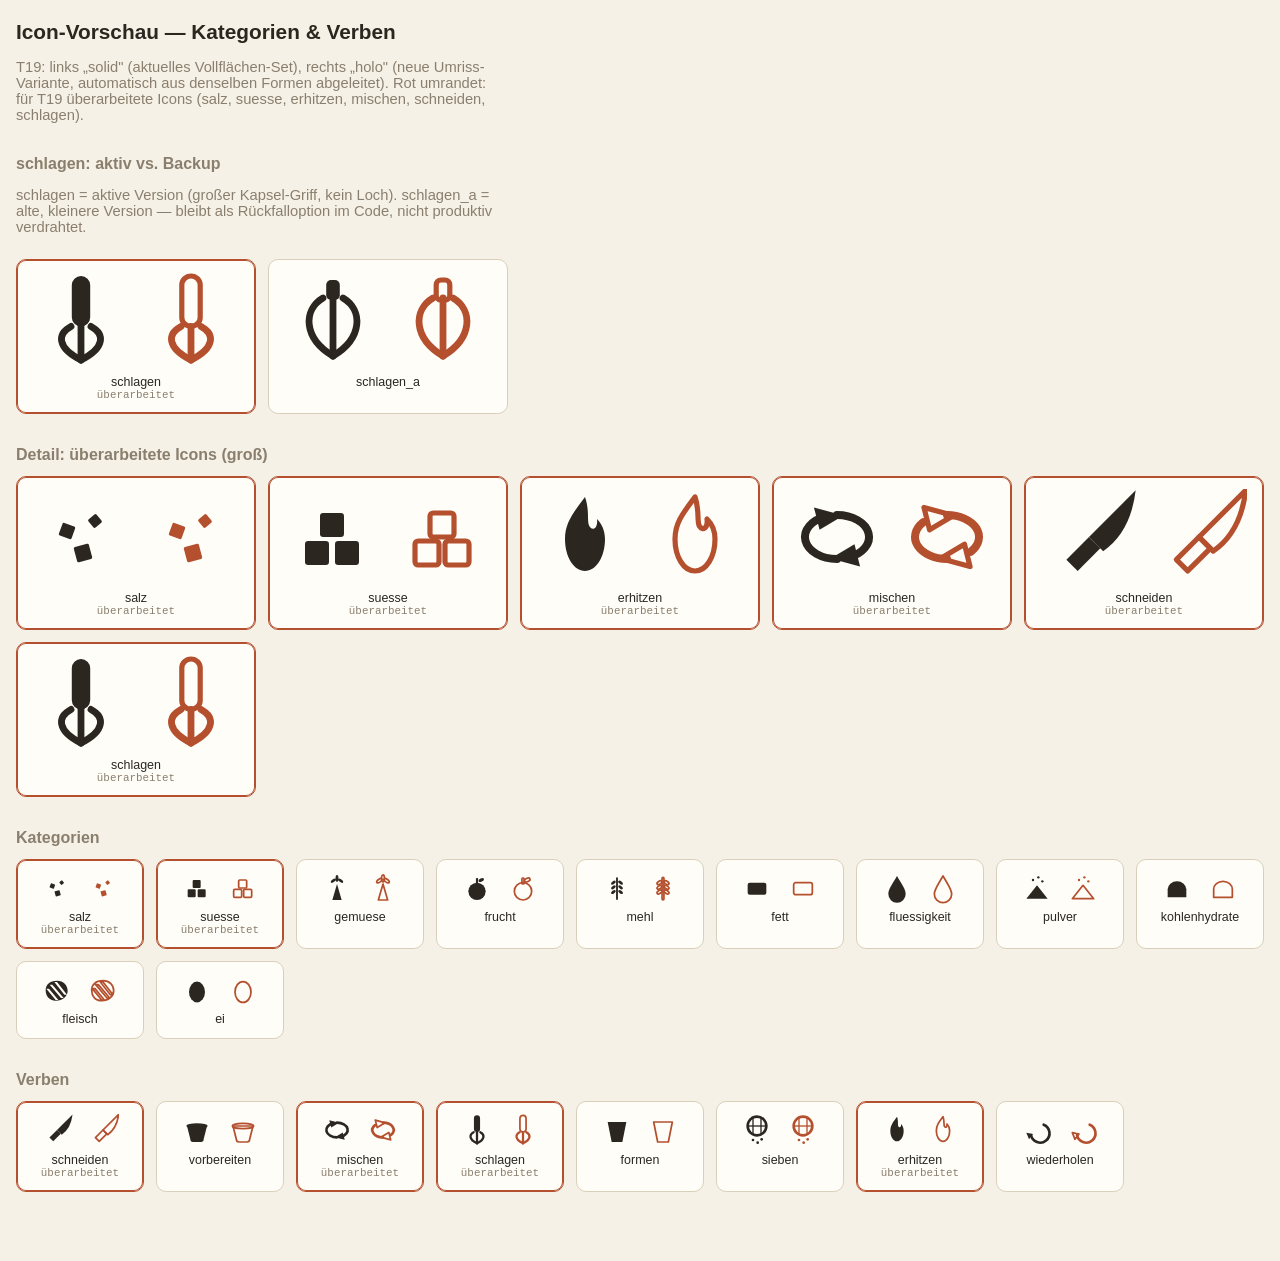
==== dev/icons-preview.html @ 21526638 "T19/T20 abgeschlossen: Icon-Set ueberarbeitet, Verb erhitzen verallgemeinert, Copyright-Check T20 (D" ====
<!doctype html>
<html lang="de">
<head>
<meta charset="utf-8">
<meta name="viewport" content="width=device-width, initial-scale=1, viewport-fit=cover">
<title>Icon-Vorschau — Kategorien &amp; Verben (solid / holo)</title>
<style>
  :root {
    --ink: #2b2620;
    --muted: #8a7f6e;
    --panel: #fffdf8;
    --paper: #f6f1e6;
    --line: #d9cfba;
  }
  * { box-sizing: border-box; }
  body {
    margin: 0; padding: 1.25rem 1rem 4rem;
    background: var(--paper); color: var(--ink);
    font-family: -apple-system, Segoe UI, Roboto, sans-serif;
  }
  h1 { font-size: 1.3rem; margin: 0 0 .25rem; }
  h2 { font-size: 1rem; margin: 2rem 0 .75rem; color: var(--muted); }
  .intro { color: var(--muted); max-width: 60ch; margin-bottom: 1.5rem; font-size: .92rem; }
  .grid { display: grid; grid-template-columns: repeat(auto-fill, minmax(120px, 1fr)); gap: .75rem; }
  #detail.grid, #optionenSchlagen.grid { grid-template-columns: repeat(auto-fill, minmax(230px, 1fr)); }
  .card {
    background: var(--panel); border: 1px solid var(--line); border-radius: 10px;
    padding: .75rem .5rem; text-align: center;
  }
  .card .row { display: flex; justify-content: center; gap: .9rem; margin-bottom: .4rem; }
  .card .icon { display: block; }
  .card .icon.holo { color: #b5502f; }
  .card .label { font-size: .78rem; color: var(--ink); }
  .card .key { font-size: .68rem; color: var(--muted); font-family: monospace; }
  .card.changed { border-color: #b5502f; box-shadow: 0 0 0 1px #b5502f inset; }
  .note { font-size: .78rem; color: var(--muted); margin-top: .35rem; }
  .server-hint {
    display: none; background: #f3e3cf; border: 1px solid #a56a2b; color: #a56a2b;
    padding: .9rem 1rem; border-radius: 10px; margin-bottom: 1.5rem; font-size: .88rem;
    max-width: 60ch;
  }
  .server-hint code { background: #00000012; padding: .1rem .3rem; border-radius: 4px; }
</style>
</head>
<body>
<h1>Icon-Vorschau — Kategorien &amp; Verben</h1>
<div class="server-hint" id="serverHint">
  <strong>Diese Seite lädt über <code>&lt;script type="module"&gt;</code> aus <code>../src/ui/icons.js</code>.</strong>
  Direktes Öffnen der Datei (<code>file://…</code>) blockiert das per Browser-Sicherheitsregel — kein
  Fehler in dieser Seite. Bitte stattdessen im Projektordner <code>npx serve</code> starten und
  <code>http://localhost:&lt;port&gt;/dev/icons-preview.html</code> öffnen.
</div>
<p class="intro">
  T19: links „solid" (aktuelles Vollflächen-Set), rechts „holo" (neue Umriss-Variante,
  automatisch aus denselben Formen abgeleitet). Rot umrandet: für T19 überarbeitete Icons
  (salz, suesse, erhitzen, mischen, schneiden, schlagen).
</p>

<h2>schlagen: aktiv vs. Backup</h2>
<p class="intro">
  schlagen = aktive Version (großer Kapsel-Griff, kein Loch). schlagen_a = alte, kleinere
  Version — bleibt als Rückfalloption im Code, nicht produktiv verdrahtet.
</p>
<div class="grid" id="optionenSchlagen"></div>

<h2>Detail: überarbeitete Icons (groß)</h2>
<div class="grid" id="detail"></div>

<h2>Kategorien</h2>
<div class="grid" id="kategorien"></div>

<h2>Verben</h2>
<div class="grid" id="verben"></div>

<script>
  // Bewusst kein <script type="module"> mit statischem import: das würde unter
  // file:// (Datei per Doppelklick geöffnet) ohne sichtbaren Fehler leer bleiben.
  // Dynamisches import() liefert dagegen ein Promise, dessen Ablehnung wir abfangen
  // und dem Nutzer als Hinweis anzeigen können.
  import('../src/ui/icons.js')
    .then(({ ICONS, iconHtml }) => renderPage(ICONS, iconHtml))
    .catch(() => { document.getElementById('serverHint').style.display = 'block'; });

  function renderPage(ICONS, iconHtml) {
    const KATEGORIEN = ['salz', 'suesse', 'gemuese', 'frucht', 'mehl', 'fett', 'fluessigkeit', 'pulver', 'kohlenhydrate', 'fleisch', 'ei'];
    const VERBEN = ['schneiden', 'vorbereiten', 'mischen', 'schlagen', 'formen', 'sieben', 'erhitzen', 'wiederholen'];
    const CHANGED = new Set(['salz', 'suesse', 'erhitzen', 'mischen', 'schneiden', 'schlagen']);

    function card(key, size = 32) {
      const el = document.createElement('div');
      el.className = 'card' + (CHANGED.has(key) ? ' changed' : '');
      el.innerHTML = `
        <div class="row">
          ${iconHtml(key, size, key)}
          <span class="icon holo">${iconHtml(key, size, key, 'holo')}</span>
        </div>
        <div class="label">${key}</div>
        <div class="key">${CHANGED.has(key) ? 'überarbeitet' : ''}</div>
      `;
      return el;
    }

    const osRoot = document.getElementById('optionenSchlagen');
    for (const k of ['schlagen', 'schlagen_a']) if (ICONS[k]) osRoot.append(card(k, 96));

    const dRoot = document.getElementById('detail');
    for (const k of CHANGED) if (ICONS[k]) dRoot.append(card(k, 96));

    const kRoot = document.getElementById('kategorien');
    for (const k of KATEGORIEN) if (ICONS[k]) kRoot.append(card(k));

    const vRoot = document.getElementById('verben');
    for (const k of VERBEN) if (ICONS[k]) vRoot.append(card(k));
  }
</script>
</body>
</html>
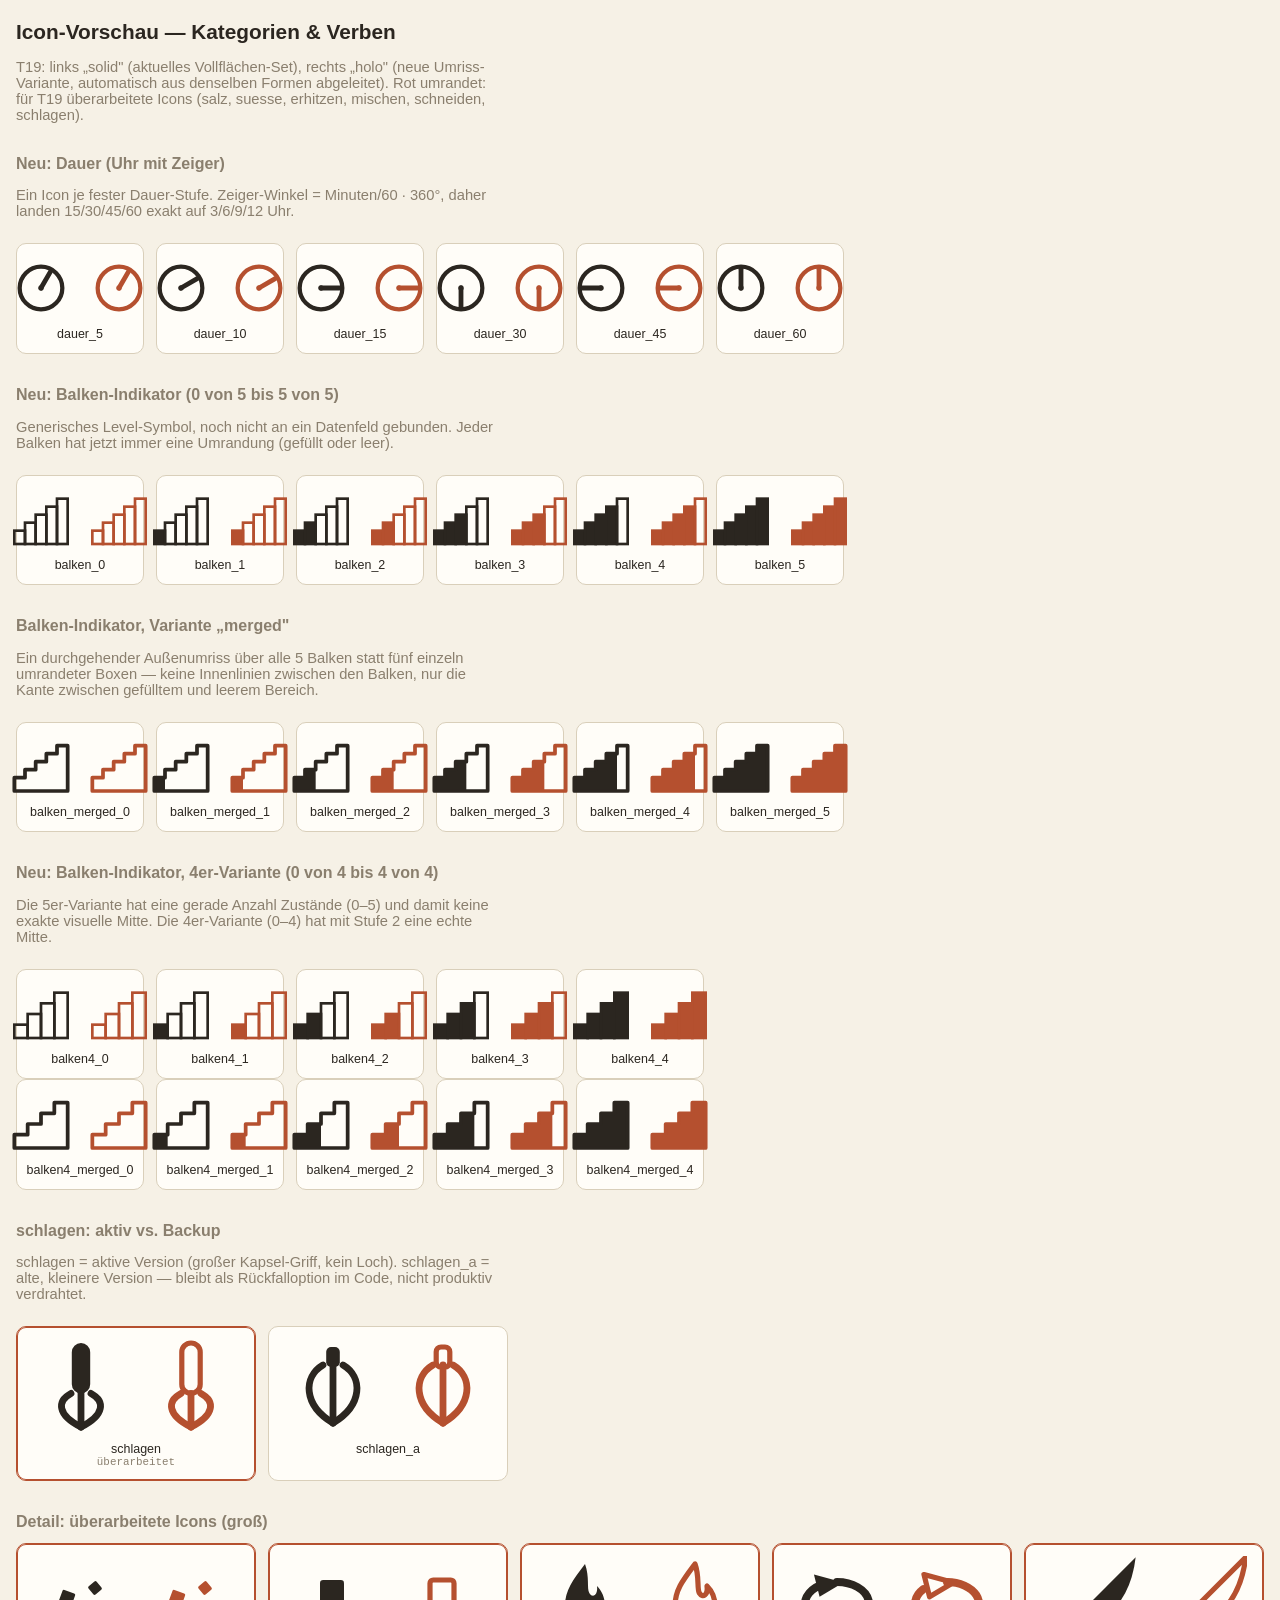
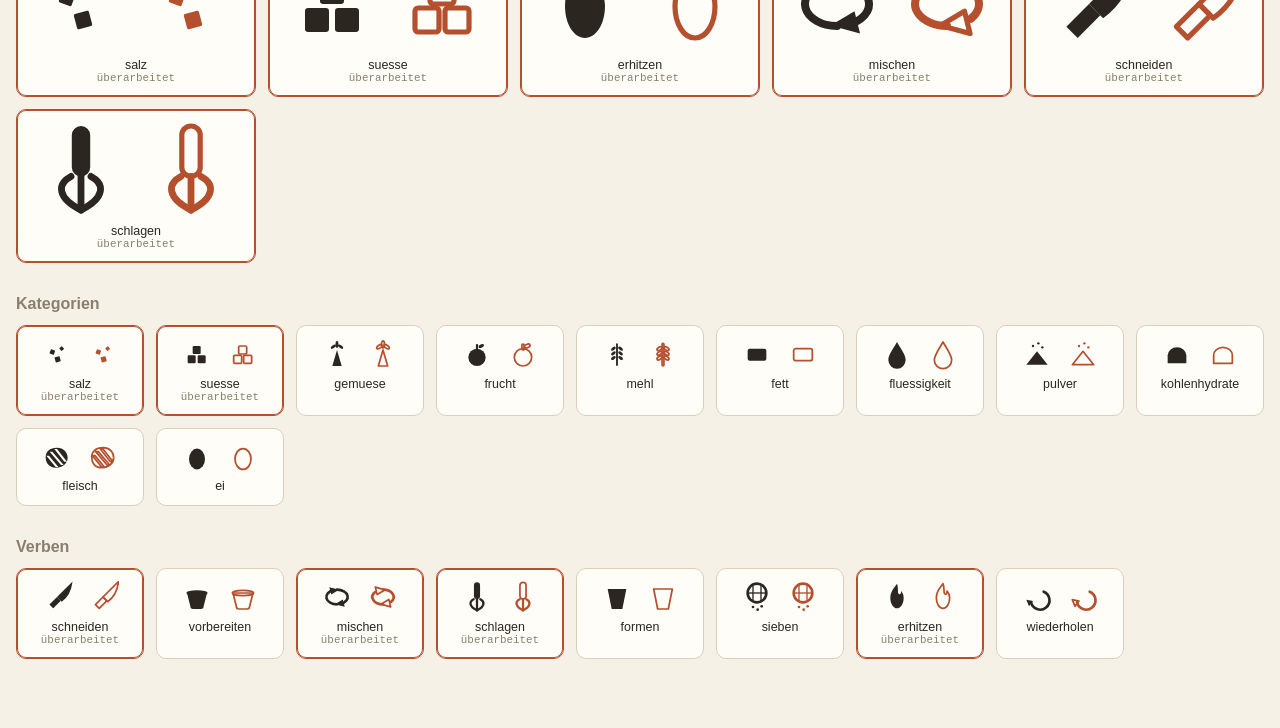
==== commit b7f59c3e: "Neue Icons: Dauer (Uhr) + Balken-Indikator, 5er und 4er Variante (DR-018) Zwei neue, programmatisch " ====
--- a/dev/icons-preview.html
+++ b/dev/icons-preview.html
@@ -56,6 +56,35 @@
   (salz, suesse, erhitzen, mischen, schneiden, schlagen).
 </p>
 
+<h2>Neu: Dauer (Uhr mit Zeiger)</h2>
+<p class="intro">
+  Ein Icon je fester Dauer-Stufe. Zeiger-Winkel = Minuten/60 · 360°, daher landen
+  15/30/45/60 exakt auf 3/6/9/12 Uhr.
+</p>
+<div class="grid" id="dauer"></div>
+
+<h2>Neu: Balken-Indikator (0 von 5 bis 5 von 5)</h2>
+<p class="intro">
+  Generisches Level-Symbol, noch nicht an ein Datenfeld gebunden. Jeder Balken hat jetzt
+  immer eine Umrandung (gefüllt oder leer).
+</p>
+<div class="grid" id="balken"></div>
+
+<h2>Balken-Indikator, Variante „merged"</h2>
+<p class="intro">
+  Ein durchgehender Außenumriss über alle 5 Balken statt fünf einzeln umrandeter Boxen —
+  keine Innenlinien zwischen den Balken, nur die Kante zwischen gefülltem und leerem Bereich.
+</p>
+<div class="grid" id="balkenMerged"></div>
+
+<h2>Neu: Balken-Indikator, 4er-Variante (0 von 4 bis 4 von 4)</h2>
+<p class="intro">
+  Die 5er-Variante hat eine gerade Anzahl Zustände (0–5) und damit keine exakte visuelle
+  Mitte. Die 4er-Variante (0–4) hat mit Stufe 2 eine echte Mitte.
+</p>
+<div class="grid" id="balken4"></div>
+<div class="grid" id="balken4Merged"></div>
+
 <h2>schlagen: aktiv vs. Backup</h2>
 <p class="intro">
   schlagen = aktive Version (großer Kapsel-Griff, kein Loch). schlagen_a = alte, kleinere
@@ -100,6 +129,21 @@
       return el;
     }
 
+    const dauerRoot = document.getElementById('dauer');
+    for (const k of [5, 10, 15, 30, 45, 60].map((m) => `dauer_${m}`)) if (ICONS[k]) dauerRoot.append(card(k, 64));
+
+    const balkenRoot = document.getElementById('balken');
+    for (const k of [0, 1, 2, 3, 4, 5].map((n) => `balken_${n}`)) if (ICONS[k]) balkenRoot.append(card(k, 64));
+
+    const balkenMergedRoot = document.getElementById('balkenMerged');
+    for (const k of [0, 1, 2, 3, 4, 5].map((n) => `balken_merged_${n}`)) if (ICONS[k]) balkenMergedRoot.append(card(k, 64));
+
+    const balken4Root = document.getElementById('balken4');
+    for (const k of [0, 1, 2, 3, 4].map((n) => `balken4_${n}`)) if (ICONS[k]) balken4Root.append(card(k, 64));
+
+    const balken4MergedRoot = document.getElementById('balken4Merged');
+    for (const k of [0, 1, 2, 3, 4].map((n) => `balken4_merged_${n}`)) if (ICONS[k]) balken4MergedRoot.append(card(k, 64));
+
     const osRoot = document.getElementById('optionenSchlagen');
     for (const k of ['schlagen', 'schlagen_a']) if (ICONS[k]) osRoot.append(card(k, 96));
 
